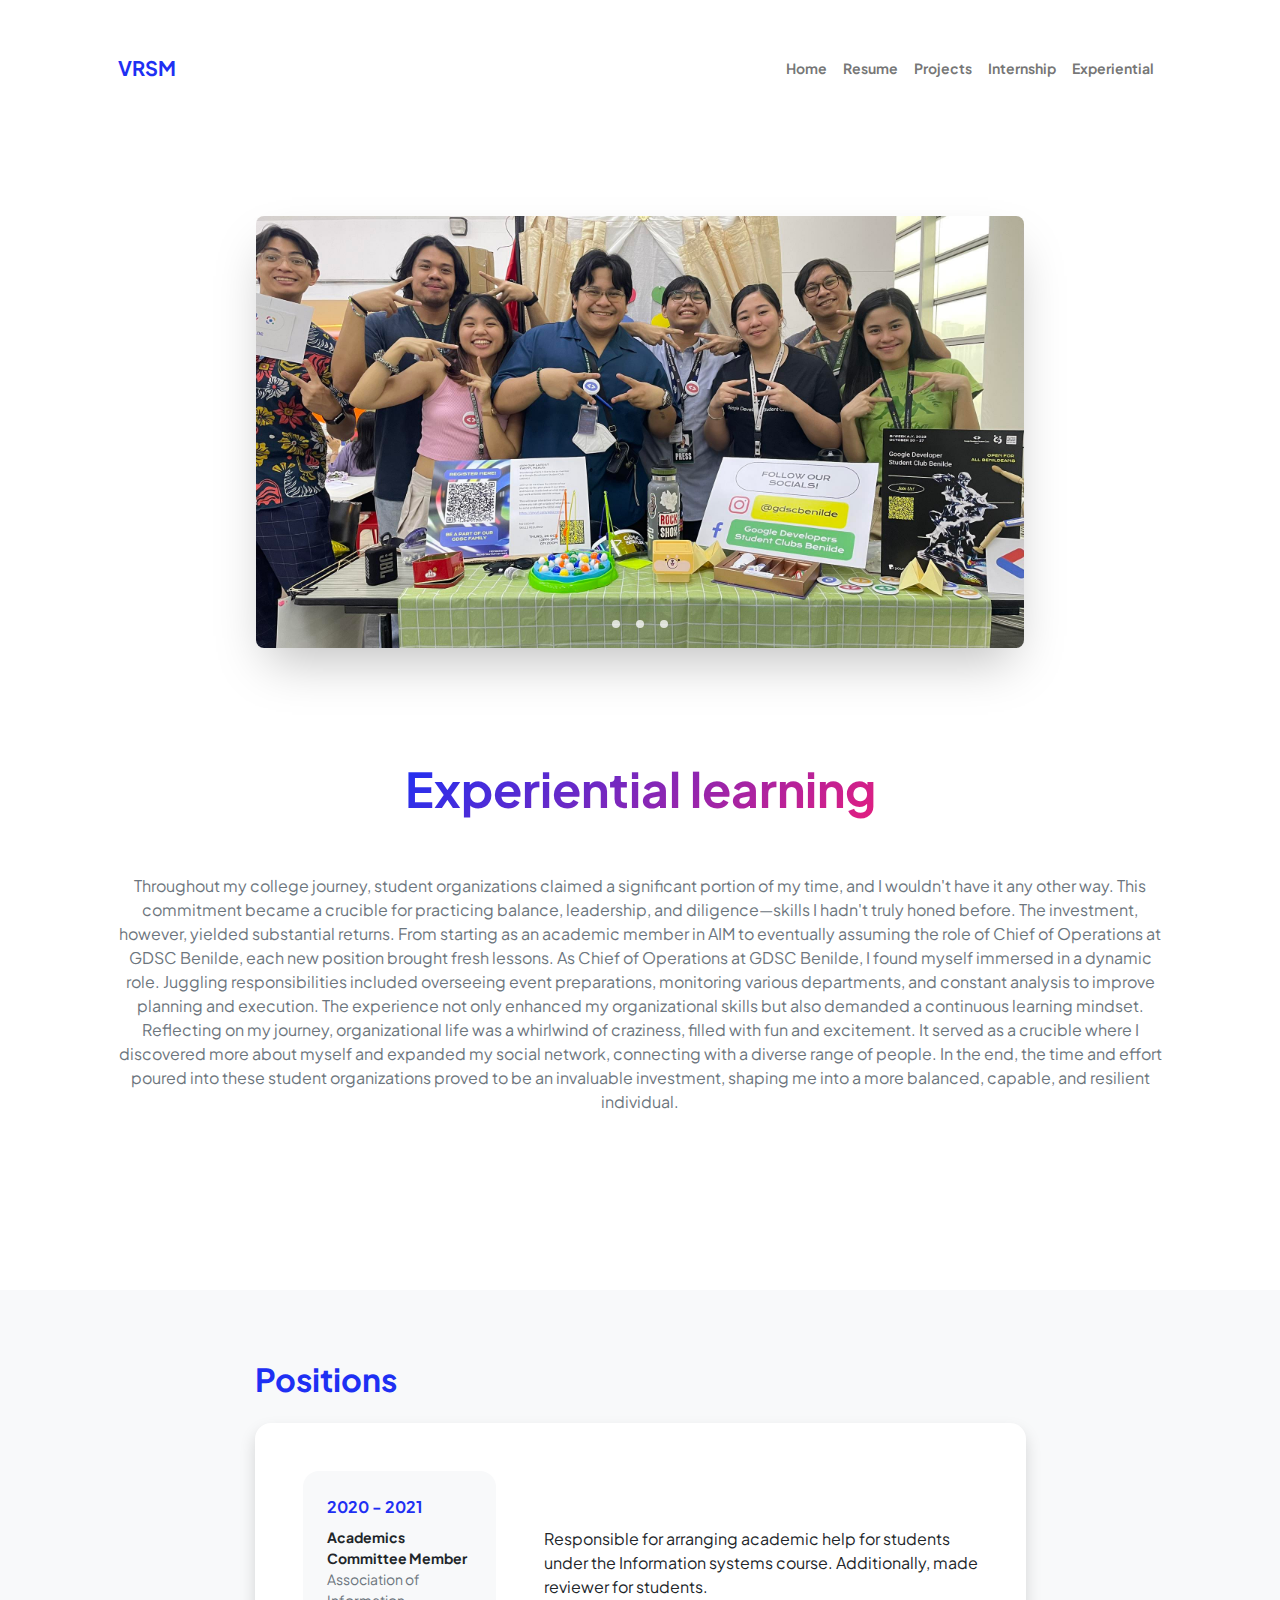
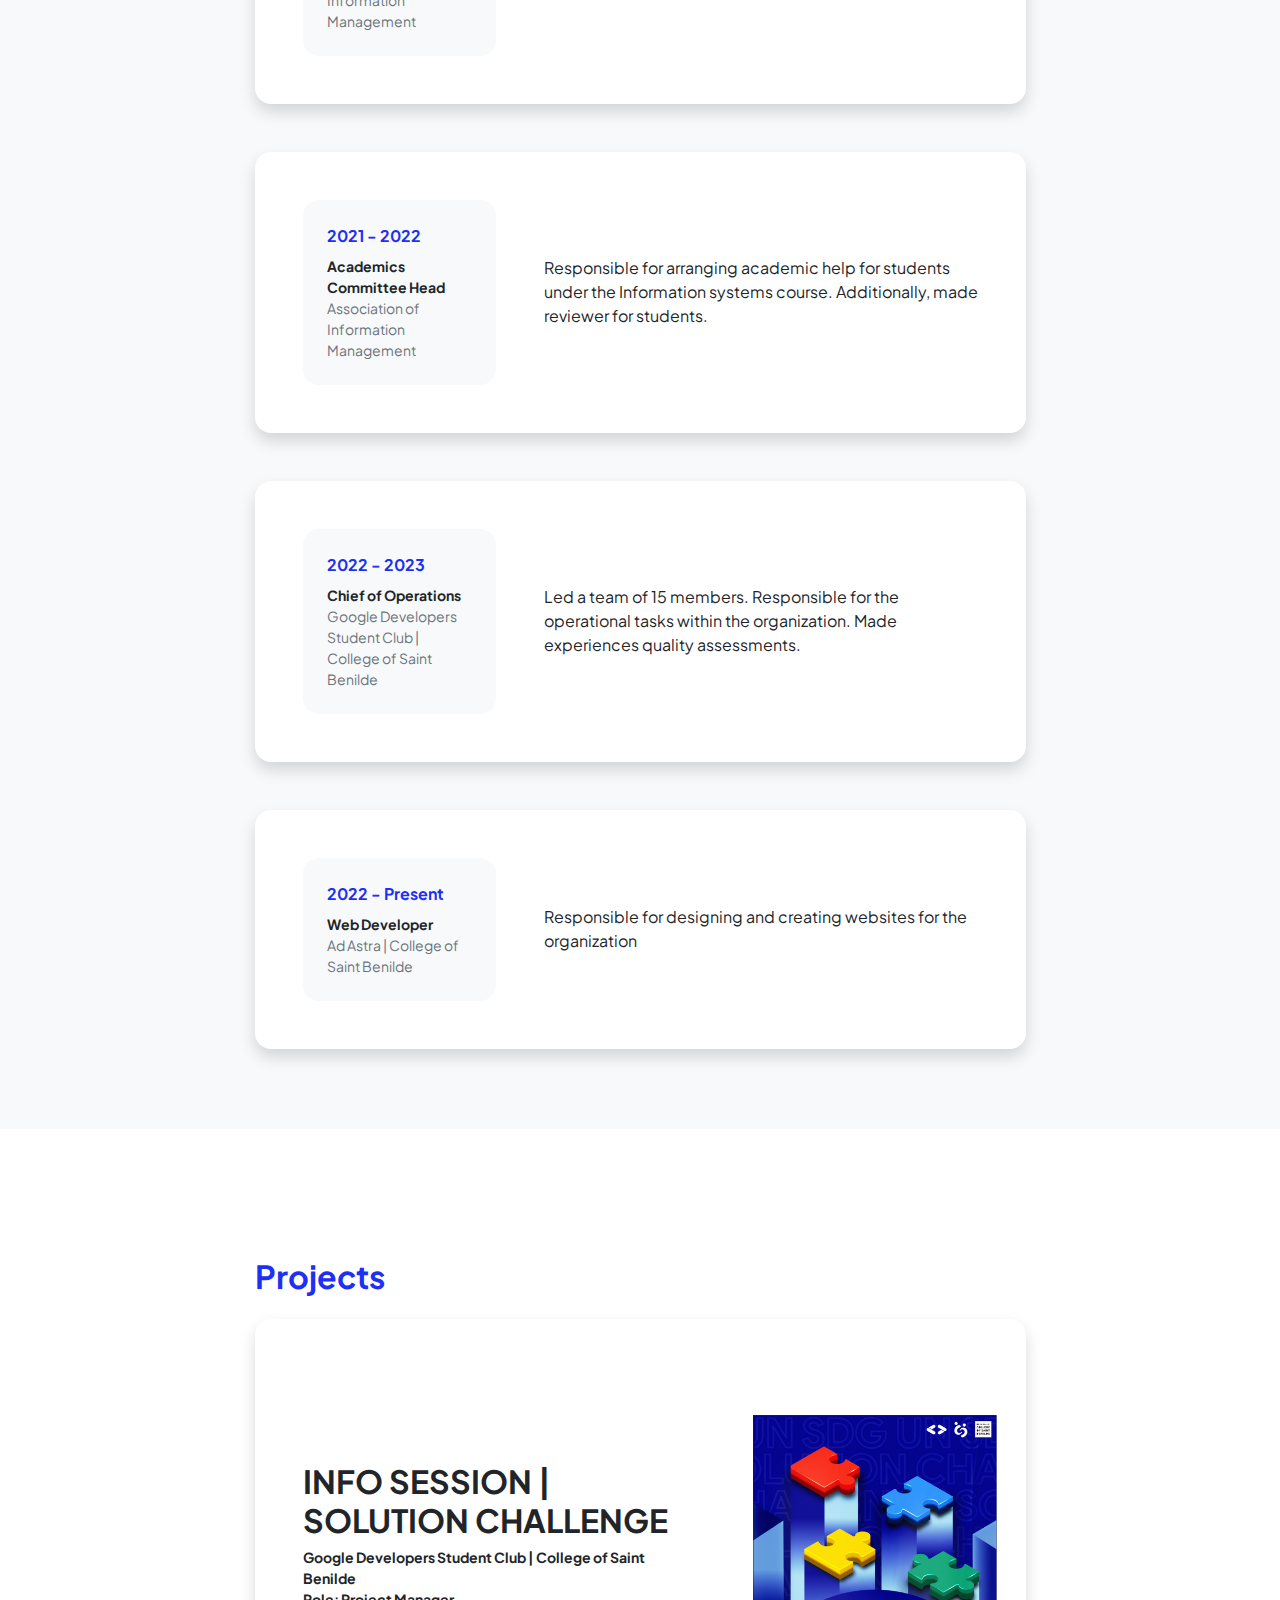
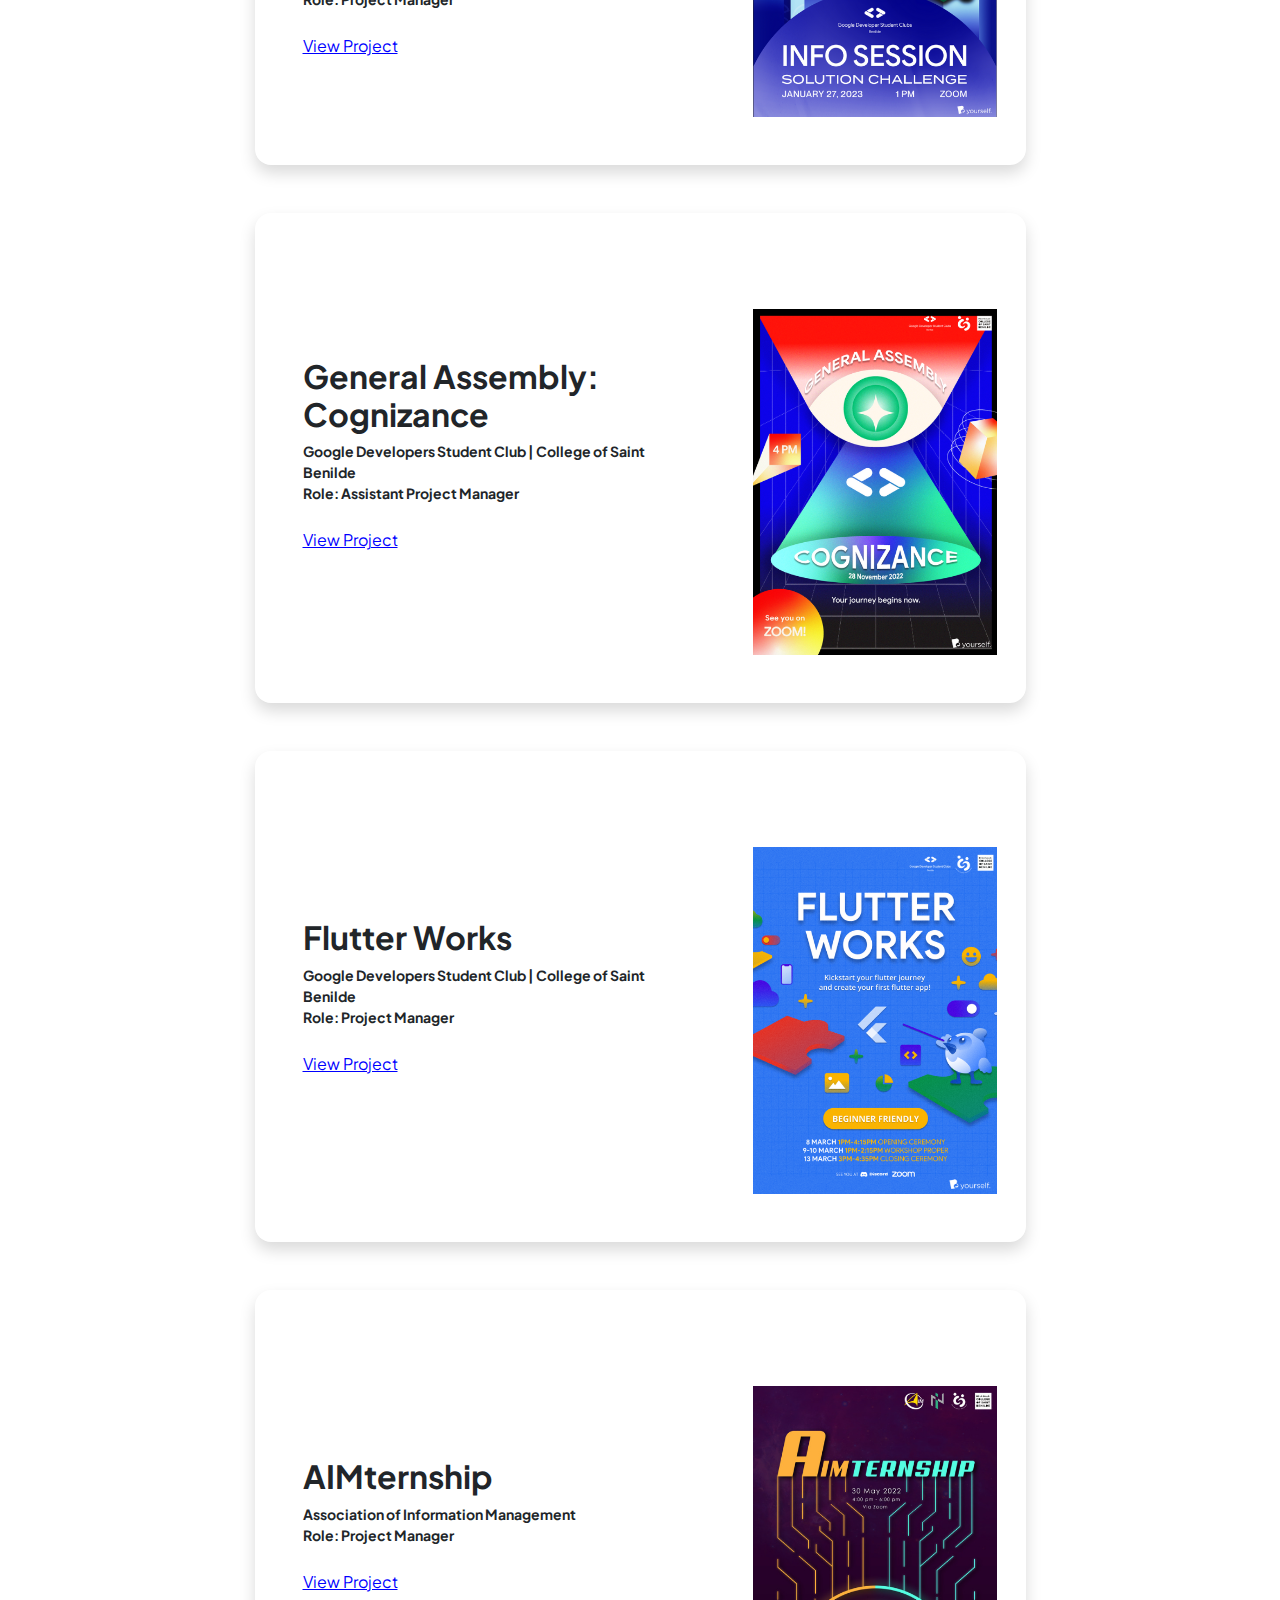
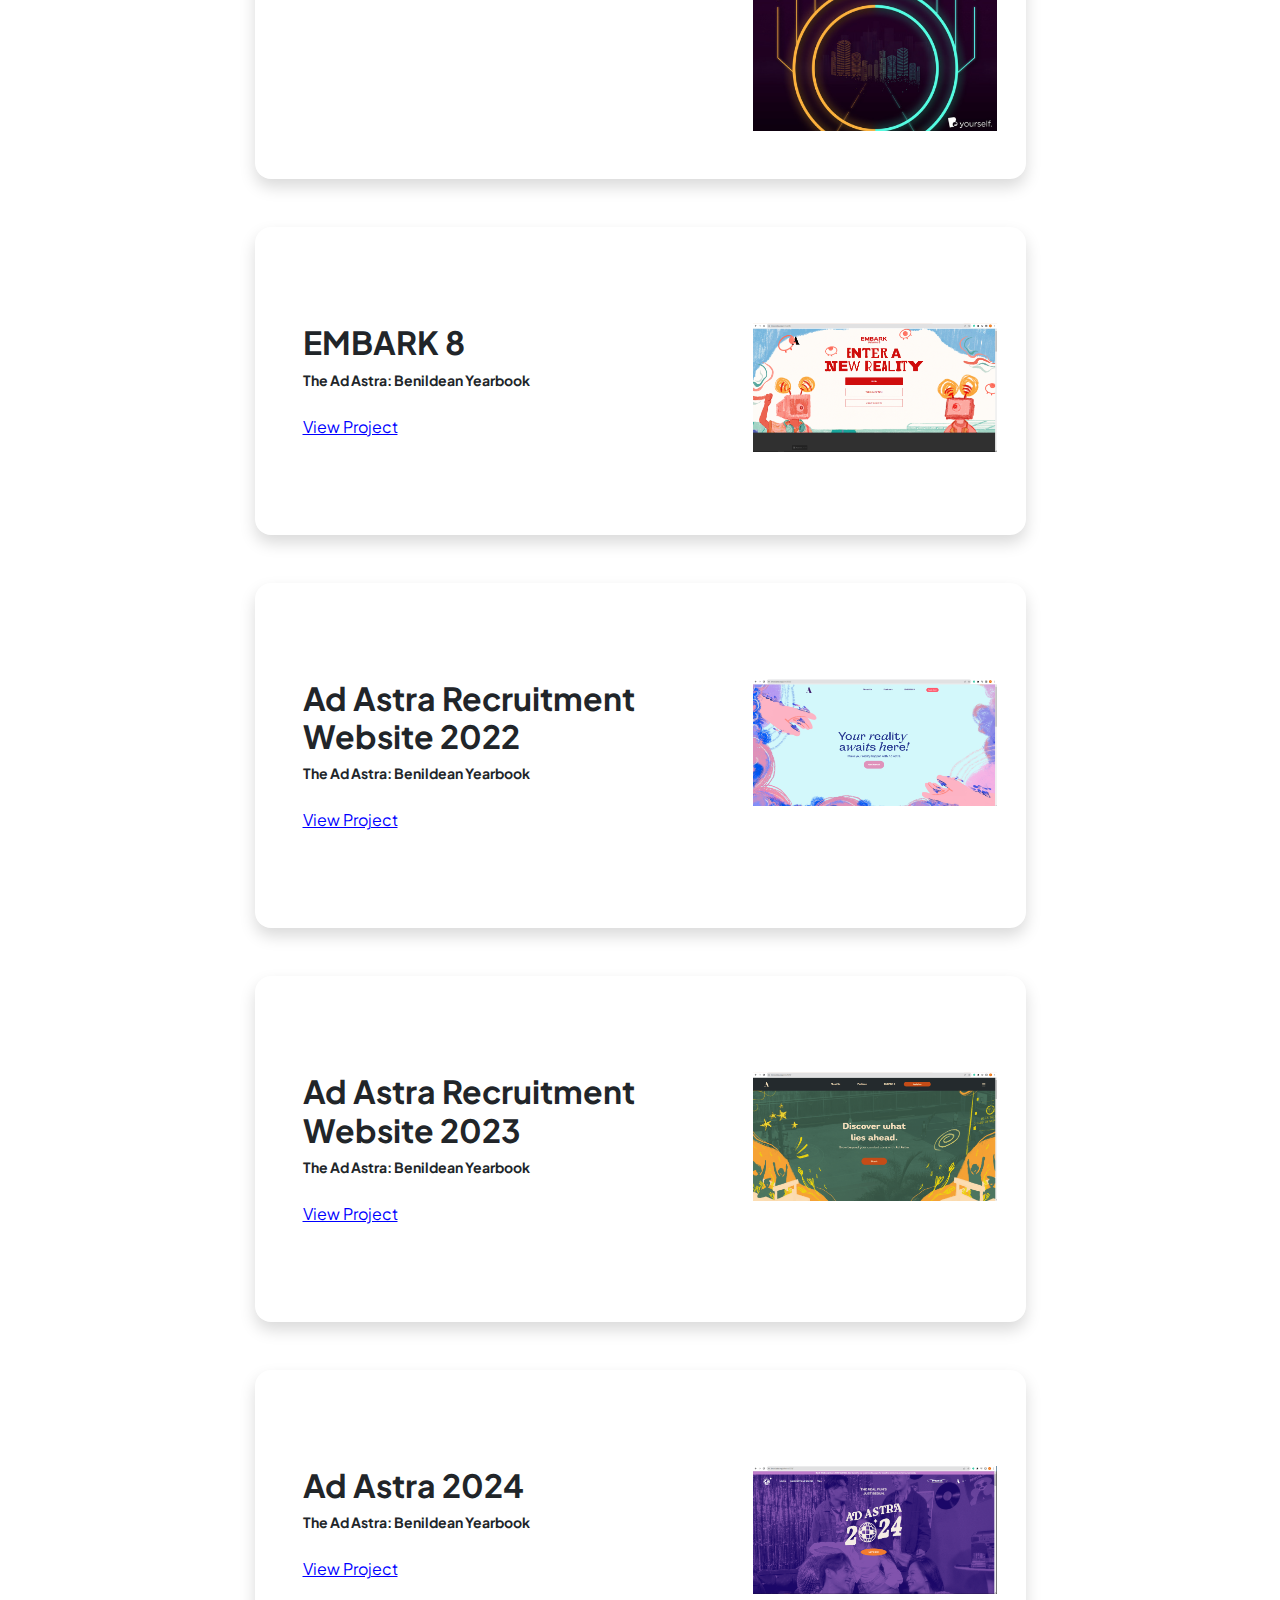
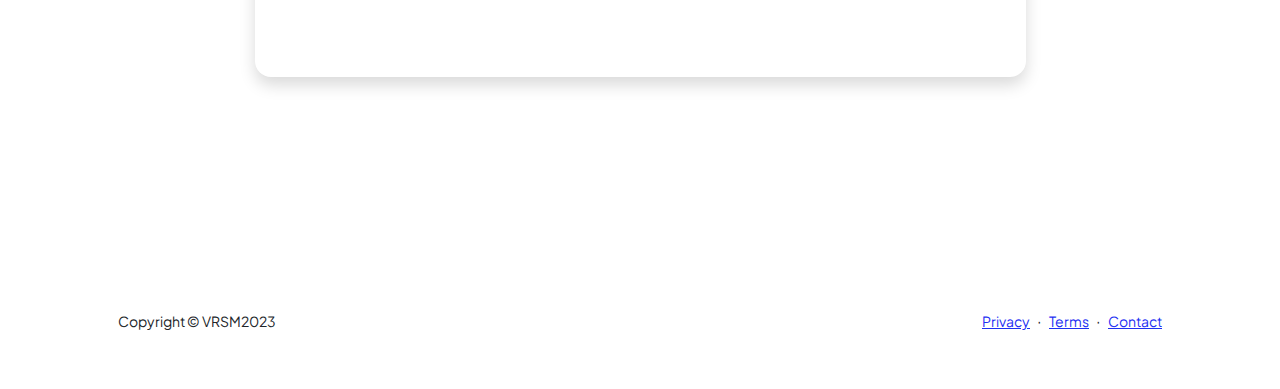
==== experiential.html @ f9479a2c "Add files via upload" ====
<!DOCTYPE html>
<html lang="en">
    <head>
        <meta charset="utf-8" />
        <meta name="viewport" content="width=device-width, initial-scale=1, shrink-to-fit=no" />
        <meta name="description" content />
        <meta name="author" content />
        <title>Modern Business - Start Bootstrap Template</title>
        <!-- Favicon-->
        <link rel="icon" type="image/x-icon" href="assets/favicon.ico" />
        <!-- Custom Google font-->
        <link rel="preconnect" href="https://fonts.googleapis.com" />
        <link rel="preconnect" href="https://fonts.gstatic.com" crossorigin />
        <link href="https://fonts.googleapis.com/css2?family=Plus+Jakarta+Sans:wght@100;200;300;400;500;600;700;800;900&amp;display=swap" rel="stylesheet" />
        <!-- Bootstrap icons-->
        <link href="https://cdn.jsdelivr.net/npm/bootstrap-icons@1.8.1/font/bootstrap-icons.css" rel="stylesheet" />
        <!-- Core theme CSS (includes Bootstrap)-->
        <link href="css/styles.css" rel="stylesheet" />
    </head>
    <body class="d-flex flex-column">
        <main class="flex-shrink-0">
            <!-- Navigation-->
            <nav class="navbar navbar-expand-lg navbar-light bg-white py-3">
                <div class="container px-5">
                    <a class="navbar-brand" href="index.html"><span class="fw-bolder text-primary">VRSM</span></a>
                    <button class="navbar-toggler" type="button" data-bs-toggle="collapse" data-bs-target="#navbarSupportedContent" aria-controls="navbarSupportedContent" aria-expanded="false" aria-label="Toggle navigation"><span class="navbar-toggler-icon"></span></button>
                    <div class="collapse navbar-collapse" id="navbarSupportedContent">
                        <ul class="navbar-nav ms-auto mb-2 mb-lg-0 small fw-bolder">
                            <li class="nav-item"><a class="nav-link" href="index.html">Home</a></li>
                            <li class="nav-item"><a class="nav-link" href="resume.html">Resume</a></li>
                            <li class="nav-item"><a class="nav-link" href="projects.html">Projects</a></li>
                            <li class="nav-item"><a class="nav-link" href="internship.html">Internship</a></li>
                            <li class="nav-item"><a class="nav-link" href="experiential.html">Experiential </a></li>
                        </ul>
                    </div>
                </div>
            </nav>
            <!-- Page content-->
            <body class="d-flex flex-column h-100 bg-light">
        <main class="flex-shrink-0">
        </body>
            <!-- About Section-->
            <section class="py-5">
                <section class="container ">
                    <div class="slider-wrapper">
                        <div class="slider">
                            <img id="slide-1" src="assets/GDSC1.jpg" alt="Picture 1"/>
                            <img id="slide-2" src="assets/AIM.png" alt="Picture 2"/>
                            <img id="slide-3" src="assets/ADASTRA.jpg" alt="Picture 3"/>
                        </div>
                        <div class="slider-nav">
                            <a href="#slide-1"></a>
                            <a href="#slide-2"></a>
                            <a href="#slide-3"></a>
                        </div>
                    </div>
            </section>
                <div class="container px-5">
                    <div class="row gx-5 justify-content-center">
                        <div class="col-xxl-8">
                            <div class="text-center my-5">
                                <h3 class="display-5 fw-bolder"><span class="text-gradient d-inline">Experiential learning</span></h3><br>
                                <p class="lead fw-light mb-4"></p>
                                <p class="text-muted">                                   
                                    Throughout my college journey, student organizations claimed a significant portion of my time, and I wouldn't have it any other way. 
                                    This commitment became a crucible for practicing balance, leadership, and diligence—skills I hadn't truly honed before. 
                                    The investment, however, yielded substantial returns.

                                    From starting as an academic member in AIM to eventually assuming the role of Chief of Operations at GDSC Benilde, each new position brought fresh lessons. 
                                    As Chief of Operations at GDSC Benilde, I found myself immersed in a dynamic role. Juggling responsibilities included overseeing event preparations, monitoring various departments, and constant analysis to improve planning and execution. 
                                    The experience not only enhanced my organizational skills but also demanded a continuous learning mindset.

                                    Reflecting on my journey, organizational life was a whirlwind of craziness, filled with fun and excitement. 
                                    It served as a crucible where I discovered more about myself and expanded my social network, connecting with a diverse range of people. 
                                    In the end, the time and effort poured into these student organizations proved to be an invaluable investment, shaping me into a more balanced, capable, and resilient individual.
                                </p>
                            </div>
                        </div>
                    </div>
                </div>
            </section>
            <section class="bg-light">
            <div class="container px-5 my-5">
                <div class="row gx-5 justify-content-center">
                    <div class="col-lg-11 col-xl-9 col-xxl-8">
                        <!-- Experience Section-->
                        <section>
                            <div class="d-flex align-items-center justify-content-between mb-4" style="margin-top: 5%;">
                                <h2 class="text-primary fw-bolder mb-0">Positions</h2>
                            </div>
                            <!-- Experience Card 1-->
                            <div class="card shadow border-0 rounded-4 mb-5">
                                <div class="card-body p-5">
                                    <div class="row align-items-center gx-5">
                                        <div class="col text-center text-lg-start mb-4 mb-lg-0">
                                            <div class="bg-light p-4 rounded-4">
                                                <div class="text-primary fw-bolder mb-2">2020 - 2021</div>
                                                <div class="small fw-bolder">Academics Committee Member</div>
                                                <div class="small text-muted">Association of Information Management</div>
                                            </div>
                                        </div>
                                        <div class="col-lg-8"><div>Responsible for arranging academic help for students under the Information systems course. Additionally, made reviewer for students.</div></div>
                                    </div>
                                </div>
                            </div>
                            <!-- Experience Card 2-->
                            <div class="card shadow border-0 rounded-4 mb-5">
                                <div class="card-body p-5">
                                    <div class="row align-items-center gx-5">
                                        <div class="col text-center text-lg-start mb-4 mb-lg-0">
                                            <div class="bg-light p-4 rounded-4">
                                                <div class="text-primary fw-bolder mb-2">2021 - 2022</div>
                                                <div class="small fw-bolder">Academics Committee Head</div>
                                                <div class="small text-muted">Association of Information Management</div>
                                            </div>
                                        </div>
                                        <div class="col-lg-8"><div>Responsible for arranging academic help for students under the Information systems course. Additionally, made reviewer for students.</div></div>
                                    </div>
                                </div>
                            </div>
                            <!-- Experience Card 3-->
                            <div class="card shadow border-0 rounded-4 mb-5">
                                <div class="card-body p-5">
                                    <div class="row align-items-center gx-5">
                                        <div class="col text-center text-lg-start mb-4 mb-lg-0">
                                            <div class="bg-light p-4 rounded-4">
                                                <div class="text-primary fw-bolder mb-2">2022 - 2023</div>
                                                <div class="small fw-bolder">Chief of Operations</div>
                                                <div class="small text-muted">Google Developers Student Club | College of Saint Benilde</div>
                                            </div>
                                        </div>
                                        <div class="col-lg-8"><div>Led a team of 15 members. Responsible for the operational tasks within the organization. Made experiences quality assessments.</div></div>
                                    </div>
                                </div>
                            </div>    
                            <!-- Experience Card 3-->
                            <div class="card shadow border-0 rounded-4 mb-5">
                                <div class="card-body p-5">
                                    <div class="row align-items-center gx-5">
                                        <div class="col text-center text-lg-start mb-4 mb-lg-0">
                                            <div class="bg-light p-4 rounded-4">
                                                <div class="text-primary fw-bolder mb-2">2022 - Present</div>
                                                <div class="small fw-bolder">Web Developer</div>
                                                <div class="small text-muted">Ad Astra | College of Saint Benilde</div>
                                            </div>
                                        </div>
                                        <div class="col-lg-8"><div>Responsible for designing and creating websites for the organization</div></div>
                                    </div>
                                </div>
                            </div>
                    </div>
                </div>
            </div>
            </section>
            <!-- Projects Section-->
            <section class="py-5" id="projects">
                <div class="container px-5 mb-5">
                    <div class="row gx-5 justify-content-center">
                        <div class="col-lg-11 col-xl-9 col-xxl-8">
                            <div class="d-flex align-items-center justify-content-between mb-4">
                                <h2 class="text-primary fw-bolder mb-0">Projects</h2><br>
                            </div>
                            <!-- Project Card 1-->
                            <div class="card shadow rounded-4 border-0 mb-5 pe-5 py-5">
                                <div class="row">
                                    <div class="col-md-8">
                                        <div class="card-body p-0">
                                            <div class="d-flex align-items-center">
                                                <div class="p-5" style="margin-top: 10%;">
                                                    <h2 class="fw-bolder">INFO SESSION | SOLUTION CHALLENGE</h2>
                                                    <div class="small fw-bolder">Google Developers Student Club | College of Saint Benilde</div>
                                                    <div class="small fw-bolder">Role: Project Manager</div>
                                                    <br>
                                                    <a href="https://www.canva.com/design/DAFYwvvl18Q/7h2P8QJJern_NZ8zJhs5UA/edit?utm_content=DAFYwvvl18Q&utm_campaign=designshare&utm_medium=link2&utm_source=sharebutton" target="_blank" style="text-decoration: underline; color: blue;"> View Project </a>
                                                </div>
                                            </div>
                                        </div>
                                    </div>
                                    <div class="col-md-4">
                                        <img class="mt-5 pe-5 me-5" src="assets/info.png" style="max-width: 130%;" alt="..." />
                                    </div>
                                </div>
                            </div>
                            <!-- Project Card 1-->
                            <div class="card shadow rounded-4 border-0 mb-5 pe-5 py-5">
                                <div class="row">
                                    <div class="col-md-8">
                                        <div class="card-body p-0">
                                            <div class="d-flex align-items-center">
                                                <div class="p-5" style="margin-top: 10%;">
                                                    <h2 class="fw-bolder">General Assembly: Cognizance</h2>
                                                    <div class="small fw-bolder">Google Developers Student Club | College of Saint Benilde</div>
                                                    <div class="small fw-bolder">Role: Assistant Project Manager</div>
                                                    <br>
                                                    <a href="https://www.canva.com/design/DAFTOdu5REM/At7aT8B9SJYbu4yzCUTdtQ/edit?utm_content=DAFTOdu5REM&utm_campaign=designshare&utm_medium=link2&utm_source=sharebutton" target="_blank" style="text-decoration: underline; color: blue;"> View Project </a>
                                                </div>
                                            </div>
                                        </div>
                                    </div>
                                    <div class="col-md-4">
                                        <img class="mt-5 pe-5 me-5" src="assets/GA.png" style="max-width: 130%;" alt="..." />
                                    </div>
                                </div>
                            </div>
                            <!-- Project Card 1-->
                            <div class="card shadow rounded-4 border-0 mb-5 pe-5 py-5">
                                <div class="row">
                                    <div class="col-md-8">
                                        <div class="card-body p-0">
                                            <div class="d-flex align-items-center">
                                                <div class="p-5" style="margin-top: 15%;">
                                                    <h2 class="fw-bolder">Flutter Works</h2>
                                                    <div class="small fw-bolder">Google Developers Student Club | College of Saint Benilde</div>
                                                    <div class="small fw-bolder">Role: Project Manager</div>
                                                    <br>
                                                    <a href="https://www.canva.com/design/DAFiz-TePZE/zfRu6Z4j7RLQQzIoDU0apw/edit?utm_content=DAFiz-TePZE&utm_campaign=designshare&utm_medium=link2&utm_source=sharebutton" target="_blank" style="text-decoration: underline; color: blue;"> View Project </a>
                                                </div>
                                            </div>
                                        </div>
                                    </div>
                                    <div class="col-md-4">
                                        <img class="mt-5 pe-5 me-5" src="assets/flutter.png" style="max-width: 130%;" alt="..." />
                                    </div>
                                </div>
                            </div>
                            <!-- Project Card 1-->
                            <div class="card shadow rounded-4 border-0 mb-5 pe-5 py-5">
                                <div class="row">
                                    <div class="col-md-8">
                                        <div class="card-body p-0">
                                            <div class="d-flex align-items-center">
                                                <div class="p-5" style="margin-top: 15%;">
                                                    <h2 class="fw-bolder">AIMternship</h2>
                                                    <div class="small fw-bolder">Association of Information Management</div>
                                                    <div class="small fw-bolder">Role: Project Manager</div>
                                                    <br>
                                                    <a href="https://www.canva.com/design/DAFDgfWYlgc/swJxngA75VIZC1rZpXmcbQ/edit?utm_content=DAFDgfWYlgc&utm_campaign=designshare&utm_medium=link2&utm_source=sharebutton" target="_blank" style="text-decoration: underline; color: blue;"> View Project </a>
                                                </div>
                                            </div>
                                        </div>
                                    </div>
                                    <div class="col-md-4">
                                        <img class="mt-5 pe-5 me-5" src="assets/aim1.png" style="max-width: 130%;" alt="..." />
                                    </div>
                                </div>
                            </div>
                            <!-- Project Card 1-->
                            <div class="card shadow rounded-4 border-0 mb-5 pe-5 py-5">
                                <div class="row">
                                    <div class="col-md-8">
                                        <div class="card-body p-0">
                                            <div class="d-flex align-items-center">
                                                <div class="p-5">
                                                    <h2 class="fw-bolder">EMBARK 8</h2>
                                                    <div class="small fw-bolder">The Ad Astra: Benildean Yearbook</div>
                                                    <br>
                                                    <a href="https://theadastra.org/embark8/" target="_blank" style="text-decoration: underline; color: blue;"> View Project </a>
                                                </div>
                                            </div>
                                        </div>
                                    </div>
                                    <div class="col-md-4">
                                        <img class="mt-5 pe-5 me-5" src="assets/Embark8.png" style="max-width: 130%;" alt="..." />
                                    </div>
                                </div>
                            </div>
                            <!-- Project Card 2-->
                            <div class="card shadow rounded-4 border-0 mb-5 pe-5 py-5">
                                <div class="row">
                                    <div class="col-md-8">
                                        <div class="card-body p-0">
                                            <div class="d-flex align-items-center">
                                                <div class="p-5">
                                                    <h2 class="fw-bolder">Ad Astra Recruitment Website 2022</h2>
                                                    <div class="small fw-bolder">The Ad Astra: Benildean Yearbook</div>
                                                    <br>
                                                    <a href="https://theadastra.org/join/2022/" target="_blank" style="text-decoration: underline; color: blue;"> View Project </a>
                                                </div>
                                            </div>
                                        </div>
                                    </div>
                                    <div class="col-md-4">
                                        <img class="mt-5 pe-5 me-5" src="assets/AR2022.png" style="max-width: 130%;" alt="..." />
                                    </div>
                                </div>
                            </div>
                            <!-- Project Card 3-->
                            <div class="card shadow rounded-4 border-0 mb-5 pe-5 py-5">
                                <div class="row">
                                    <div class="col-md-8">
                                        <div class="card-body p-0">
                                            <div class="d-flex align-items-center">
                                                <div class="p-5">
                                                    <h2 class="fw-bolder">Ad Astra Recruitment Website 2023</h2>
                                                    <div class="small fw-bolder">The Ad Astra: Benildean Yearbook</div>
                                                    <br>
                                                    <a href="https://theadastra.org/join/2023/" target="_blank" style="text-decoration: underline; color: blue;"> View Project </a>
                                                </div>
                                            </div>
                                        </div>
                                    </div>
                                    <div class="col-md-4">
                                        <img class="mt-5 pe-5 me-5" src="assets/AR2023.png" style="max-width: 130%;" alt="..." />
                                    </div>
                                </div>
                            </div>
                            <!-- Project Card 1-->
                            <div class="card shadow rounded-4 border-0 mb-5 pe-5 py-5">
                                <div class="row">
                                    <div class="col-md-8">
                                        <div class="card-body p-0">
                                            <div class="d-flex align-items-center">
                                                <div class="p-5">
                                                    <h2 class="fw-bolder">Ad Astra 2024</h2>
                                                    <div class="small fw-bolder">The Ad Astra: Benildean Yearbook</div>
                                                    <br>
                                                    <a href="https://theadastra.org/adastra2024/" target="_blank" style="text-decoration: underline; color: blue;"> View Project </a>
                                                </div>
                                            </div>
                                        </div>
                                    </div>
                                    <div class="col-md-4">
                                        <img class="mt-5 pe-5 me-5" src="assets/adastra2024.png" style="max-width: 130%;" alt="..." />
                                    </div>
                                </div>
                            </div>
                        </div>
                    </div>
                </div>
            </section>
        </main>
        <!-- Footer-->
        <footer class="bg-white py-4 mt-auto">
            <div class="container px-5">
                <div class="row align-items-center justify-content-between flex-column flex-sm-row">
                    <div class="col-auto"><div class="small m-0">Copyright &copy; VRSM2023</div></div>
                    <div class="col-auto">
                        <a class="small" href="#!">Privacy</a>
                        <span class="mx-1">&middot;</span>
                        <a class="small" href="#!">Terms</a>
                        <span class="mx-1">&middot;</span>
                        <a class="small" href="#!">Contact</a>
                    </div>
                </div>
            </div>
        </footer>
        <!-- Bootstrap core JS-->
        <script src="https://cdn.jsdelivr.net/npm/bootstrap@5.2.3/dist/js/bootstrap.bundle.min.js"></script>
        <!-- Core theme JS-->
        <script src="js/scripts.js"></script>
        <!-- * * * * * * * * * * * * * * * * * * * * * * * * * * * * * * * * * * * * * * * *-->
        <!-- * *                               SB Forms JS                               * *-->
        <!-- * * Activate your form at https://startbootstrap.com/solution/contact-forms * *-->
        <!-- * * * * * * * * * * * * * * * * * * * * * * * * * * * * * * * * * * * * * * * *-->
        <script src="https://cdn.startbootstrap.com/sb-forms-latest.js"></script>
    </body>
</html>
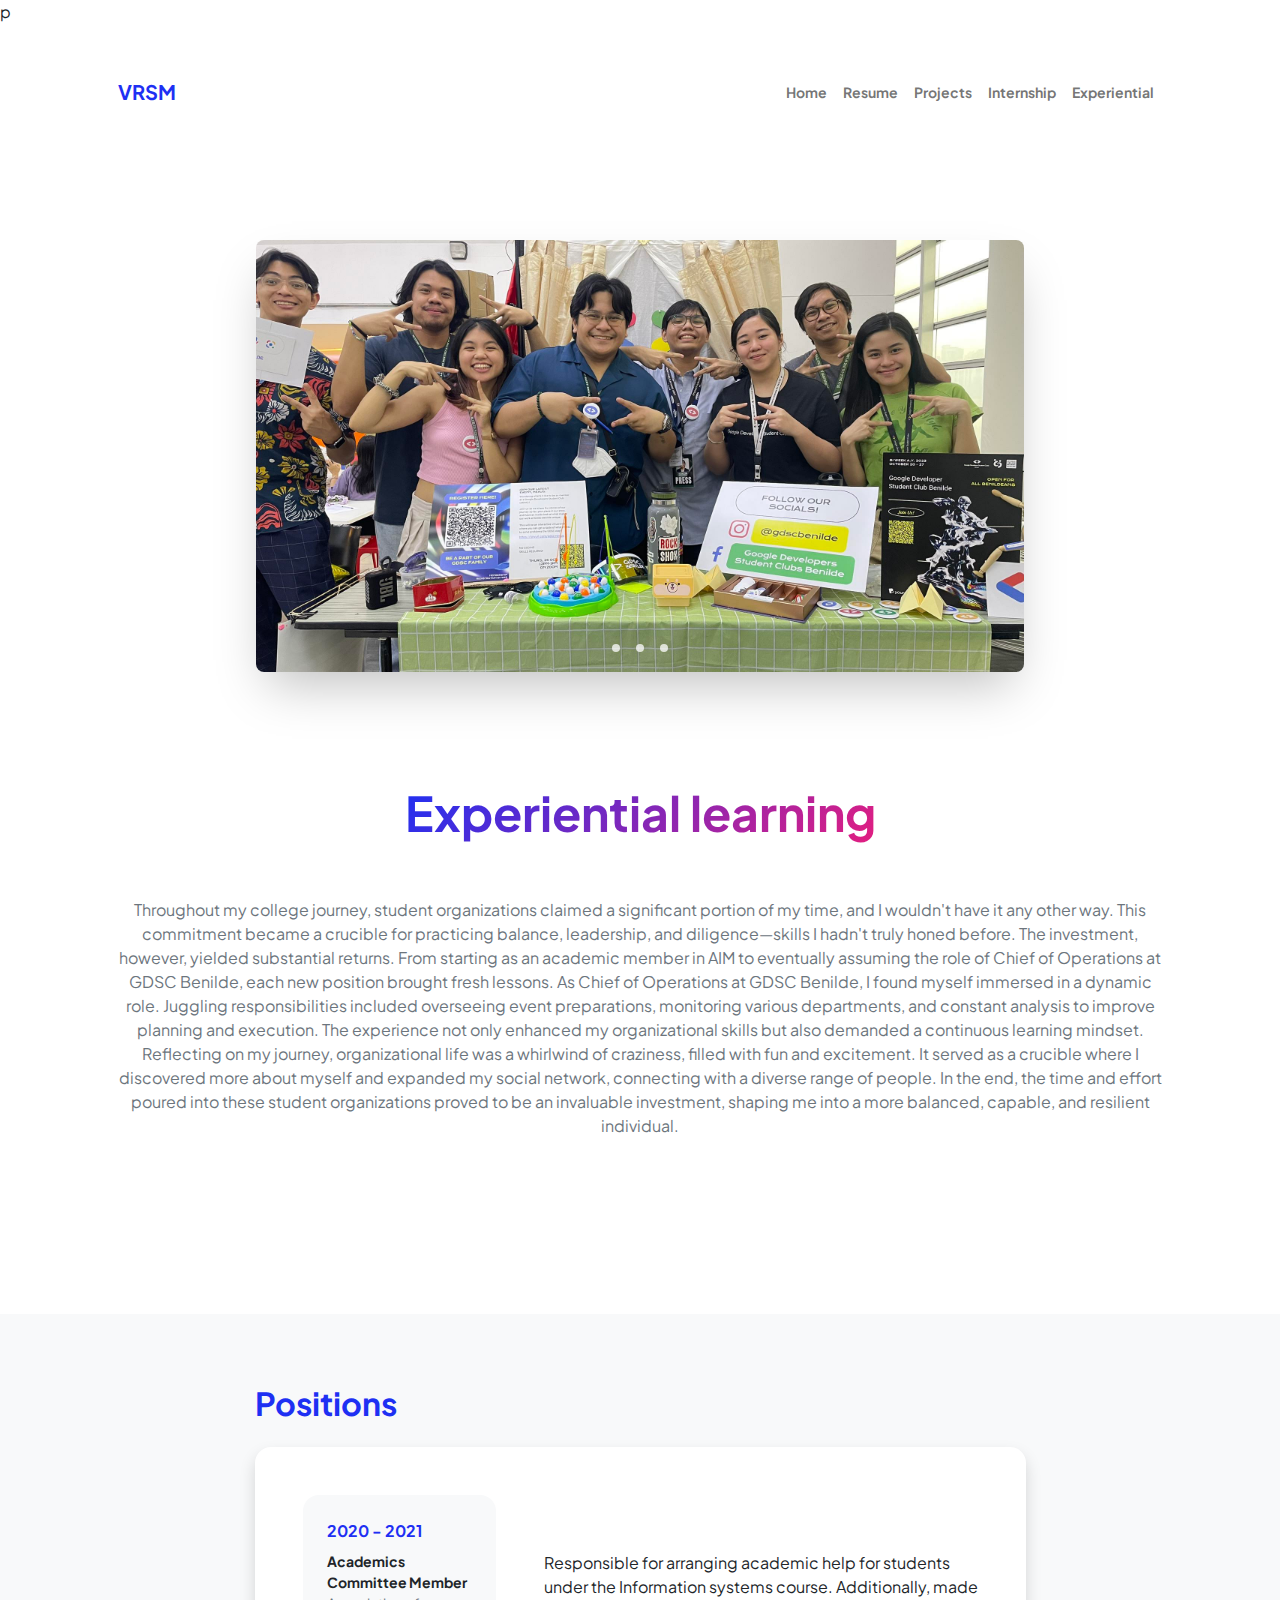
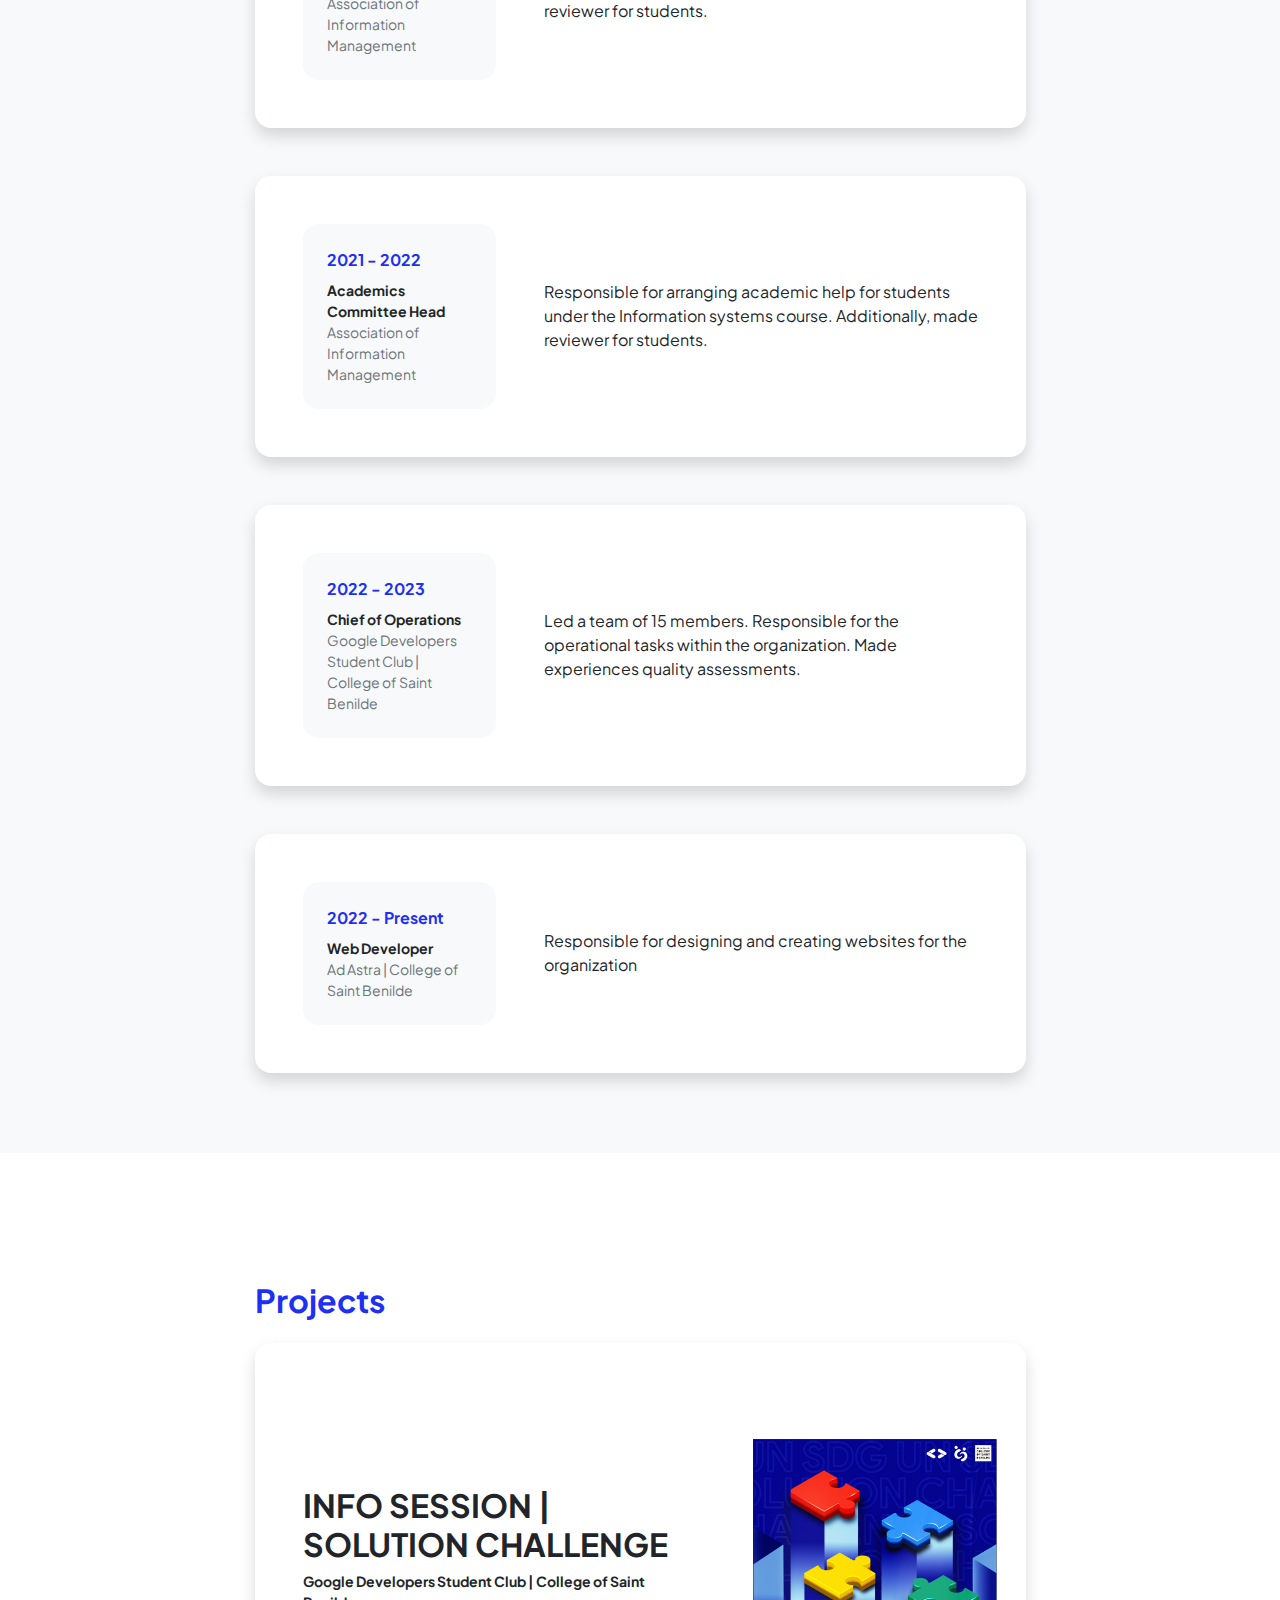
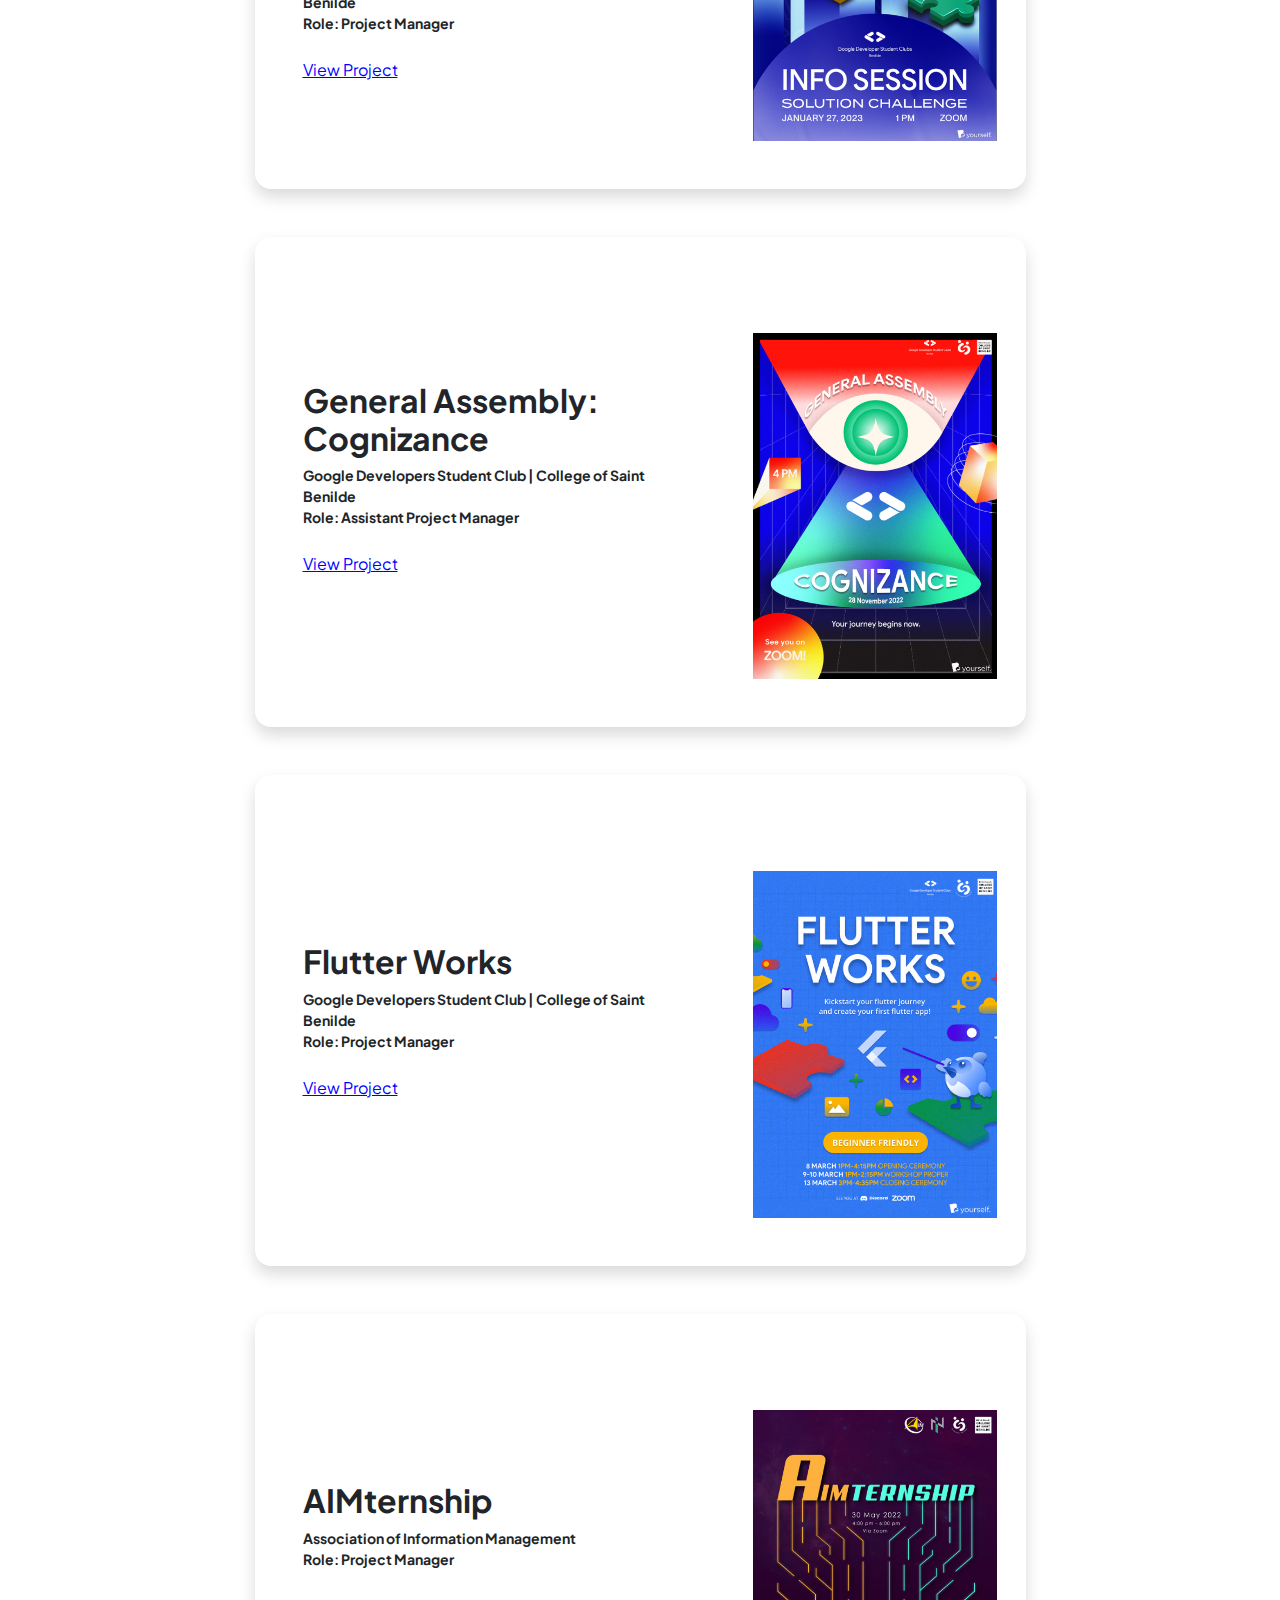
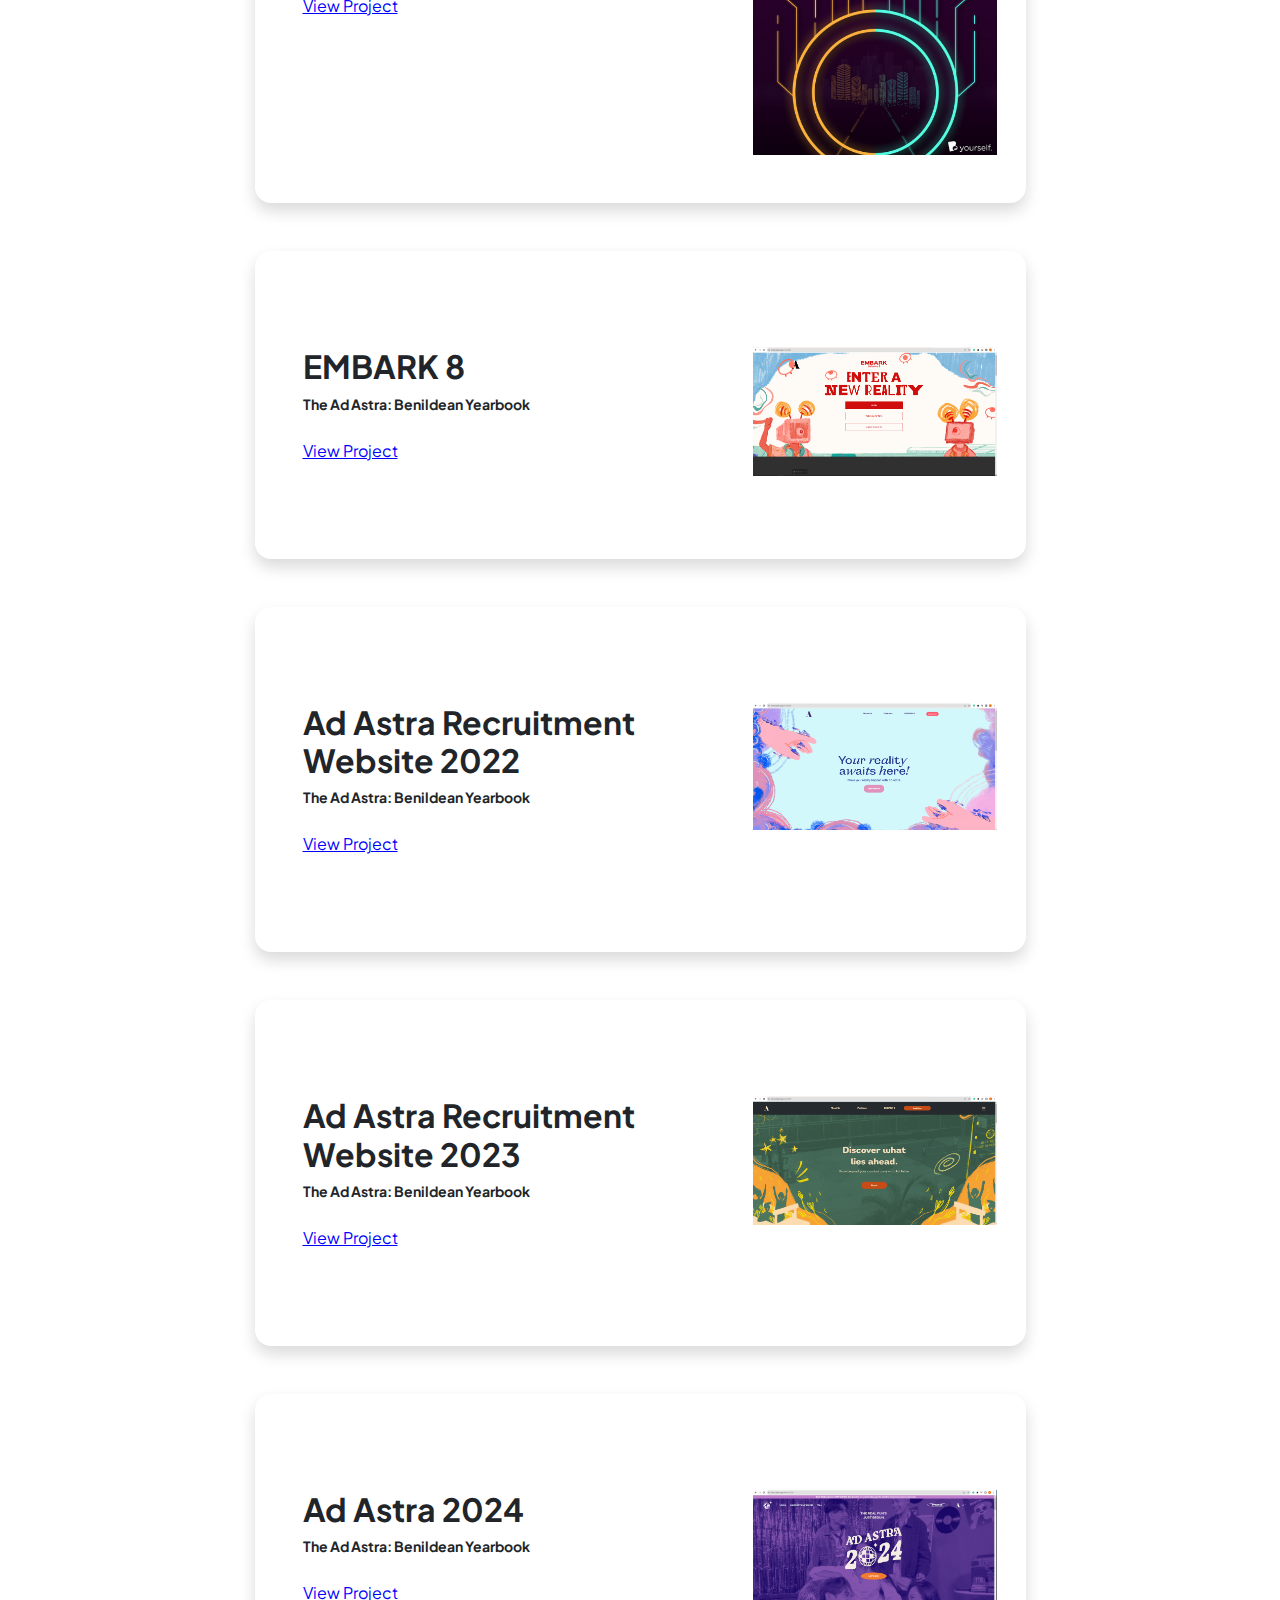
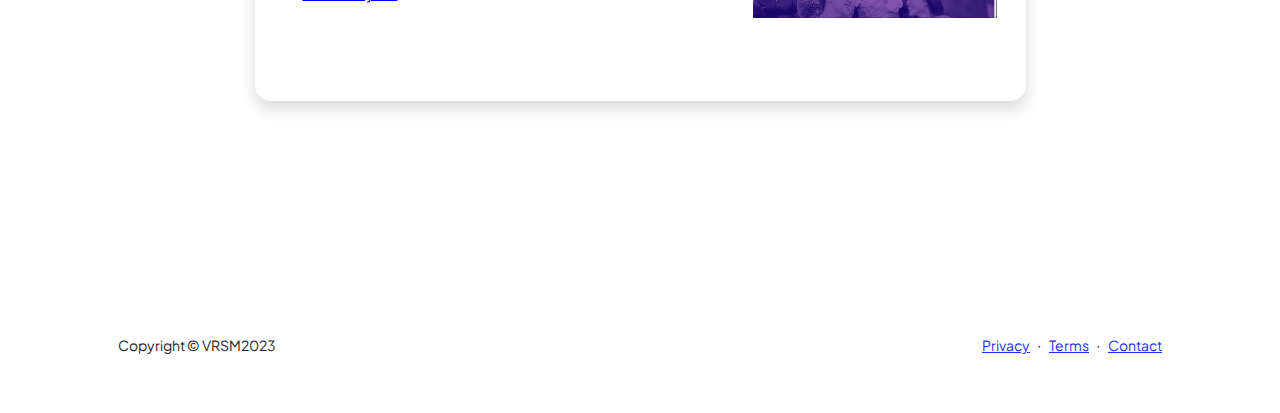
==== commit d500f83b: "Update experiential.html" ====
--- a/experiential.html
+++ b/experiential.html
@@ -1,11 +1,11 @@
-<!DOCTYPE html>
+p<!DOCTYPE html>
 <html lang="en">
     <head>
         <meta charset="utf-8" />
         <meta name="viewport" content="width=device-width, initial-scale=1, shrink-to-fit=no" />
         <meta name="description" content />
         <meta name="author" content />
-        <title>Modern Business - Start Bootstrap Template</title>
+        <title>Experiential</title>
         <!-- Favicon-->
         <link rel="icon" type="image/x-icon" href="assets/favicon.ico" />
         <!-- Custom Google font-->
